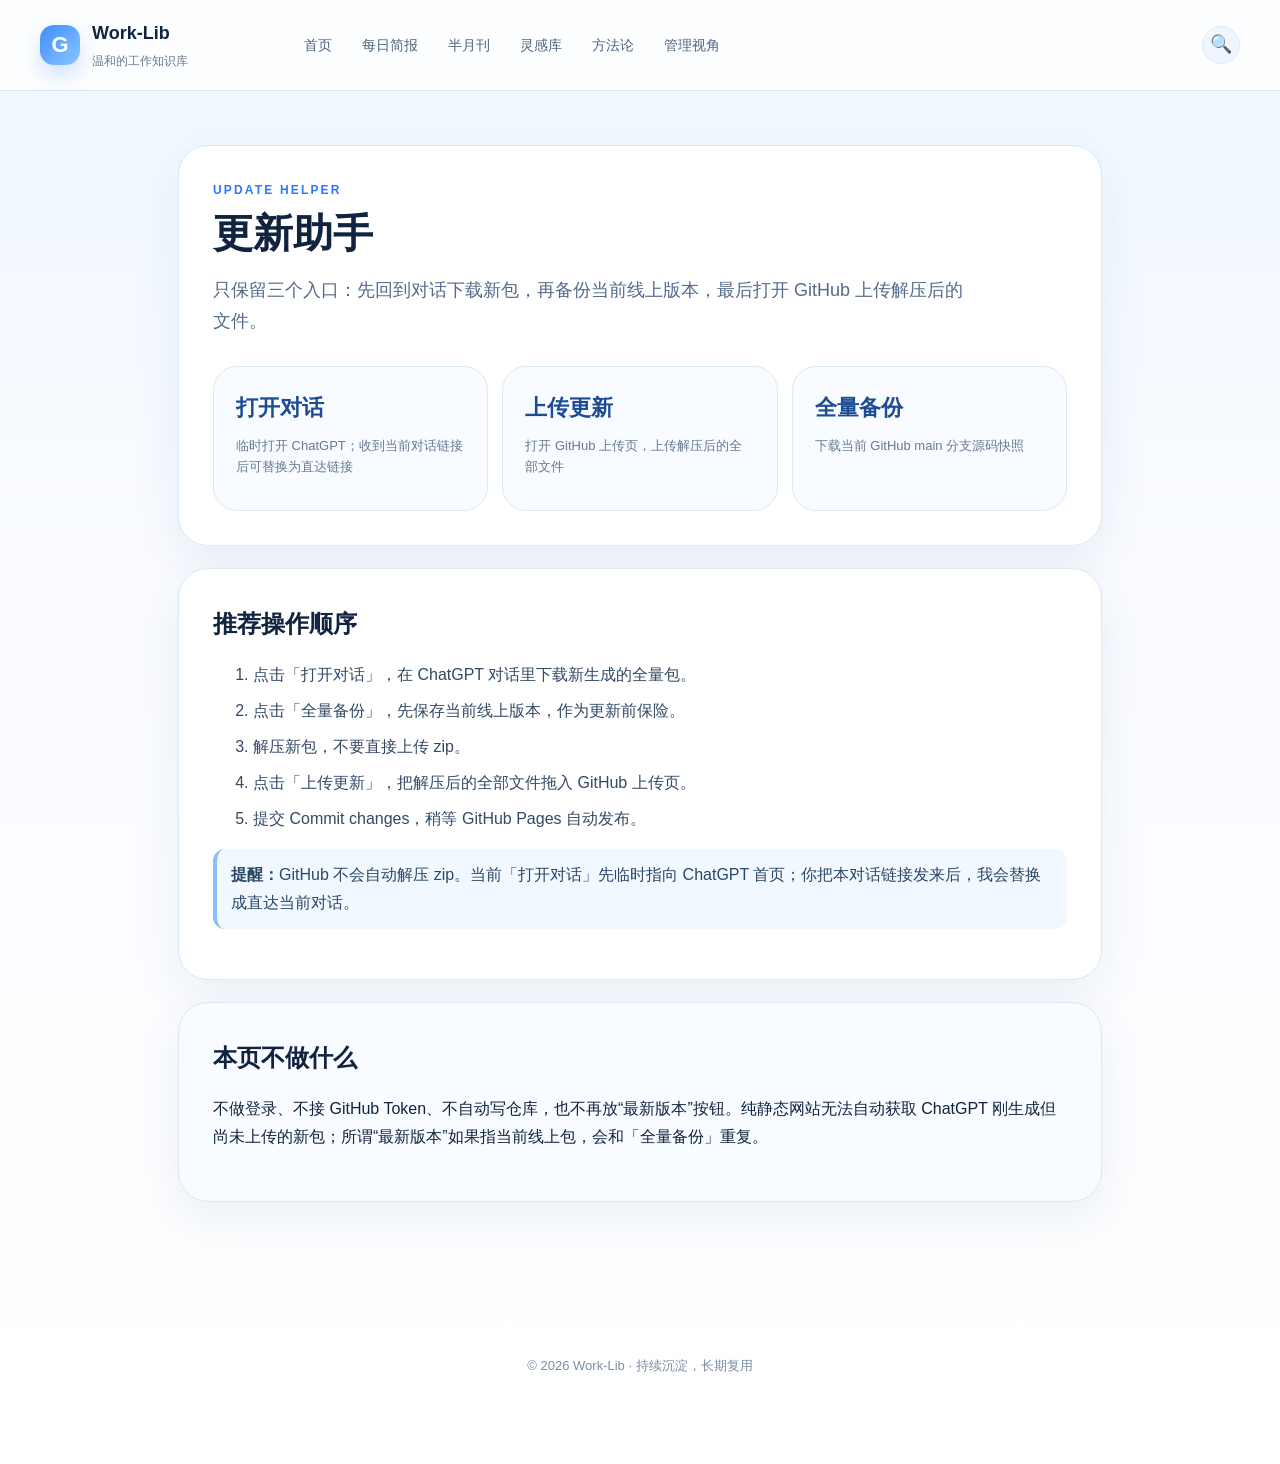
==== admin.html @ a5964647 "Add files via upload" ====
<!DOCTYPE html><html lang="zh-CN"><head><meta charset="UTF-8" /><meta name="viewport" content="width=device-width, initial-scale=1.0" /><title>更新助手｜Work-Lib</title><meta name="description" content="Work-Lib 更新助手：打开对话、上传更新、全量备份。" /><link rel="stylesheet" href="style.css" /></head><body data-page="admin"><header class="site-header">   <a class="brand" href="index.html"><span class="brand-icon">G</span><span><strong>Work-Lib</strong><em>温和的工作知识库</em></span></a>   <nav class="top-nav">     <a href="index.html" data-nav="home">首页</a>     <a href="daily.html" data-nav="daily">每日简报</a>     <a href="magazine.html" data-nav="magazine">半月刊</a>     <a href="inspiration.html" data-nav="inspiration">灵感库</a>     <a href="methods.html" data-nav="methods">方法论</a>     <a href="management.html" data-nav="management">管理视角</a>   </nav>   <a class="search-chip" href="search.html" title="搜索">🔍</a> </header><main class="admin-page"><section class="admin-hero"><p class="kicker">UPDATE HELPER</p><h1>更新助手</h1><p class="lead">只保留三个入口：先回到对话下载新包，再备份当前线上版本，最后打开 GitHub 上传解压后的文件。</p><div class="admin-actions"><a class="admin-btn" href="https://chatgpt.com/" target="_blank" rel="noopener noreferrer"><strong>打开对话</strong><span>临时打开 ChatGPT；收到当前对话链接后可替换为直达链接</span></a><a class="admin-btn" href="https://github.com/Goodnessy/work-lib/upload/main" target="_blank" rel="noopener noreferrer"><strong>上传更新</strong><span>打开 GitHub 上传页，上传解压后的全部文件</span></a><a class="admin-btn" href="https://github.com/Goodnessy/work-lib/archive/refs/heads/main.zip" target="_blank" rel="noopener noreferrer"><strong>全量备份</strong><span>下载当前 GitHub main 分支源码快照</span></a></div></section><section class="admin-card"><h2>推荐操作顺序</h2><ol><li>点击「打开对话」，在 ChatGPT 对话里下载新生成的全量包。</li><li>点击「全量备份」，先保存当前线上版本，作为更新前保险。</li><li>解压新包，不要直接上传 zip。</li><li>点击「上传更新」，把解压后的全部文件拖入 GitHub 上传页。</li><li>提交 Commit changes，稍等 GitHub Pages 自动发布。</li></ol><p class="takeaway"><strong>提醒：</strong>GitHub 不会自动解压 zip。当前「打开对话」先临时指向 ChatGPT 首页；你把本对话链接发来后，我会替换成直达当前对话。</p></section><section class="admin-card subtle"><h2>本页不做什么</h2><p>不做登录、不接 GitHub Token、不自动写仓库，也不再放“最新版本”按钮。纯静态网站无法自动获取 ChatGPT 刚生成但尚未上传的新包；所谓“最新版本”如果指当前线上包，会和「全量备份」重复。</p></section></main><footer class="site-footer"><p>© 2026 Work-Lib · 持续沉淀，长期复用</p></footer> <nav class="bottom-nav"><a href="index.html">首页</a><a href="daily.html">简报</a><a href="magazine.html">半月</a><a href="inspiration.html">灵感</a><a href="methods.html">方法</a><a href="management.html">管理</a></nav><script src="data.js"></script><script src="script.js"></script></body></html>
---- style.css ----
:root{--bg:#f5f9ff;--paper:#fff;--ink:#10233f;--muted:#667994;--line:#dbe8f5;--blue:#2f75ff;--blue2:#e8f2ff;--soft:#f7fbff;--shadow:0 18px 50px rgba(21,74,130,.08);--yellow:#fff2a8}*{box-sizing:border-box}body{margin:0;background:linear-gradient(180deg,#eef7ff 0%,#f9fbff 36%,#fff 100%);color:var(--ink);font-family:-apple-system,BlinkMacSystemFont,"Segoe UI","PingFang SC","Microsoft YaHei",Arial,sans-serif;line-height:1.75}a{color:inherit;text-decoration:none}.site-header{position:sticky;top:0;z-index:20;display:flex;align-items:center;gap:22px;padding:18px 40px;background:rgba(255,255,255,.86);backdrop-filter:blur(18px);border-bottom:1px solid rgba(204,222,244,.7)}.brand{display:flex;align-items:center;gap:12px;min-width:230px}.brand-icon{width:40px;height:40px;border-radius:14px;display:grid;place-items:center;background:linear-gradient(135deg,#3f8cff,#89c7ff);color:#fff;font-weight:800;font-size:22px;box-shadow:0 10px 22px rgba(47,117,255,.22)}.brand strong{display:block;font-size:18px}.brand em{display:block;font-size:12px;color:var(--muted);font-style:normal;margin-top:1px}.top-nav{display:flex;align-items:center;gap:6px;flex:1}.top-nav a{padding:9px 12px;border-radius:999px;color:#4d6380;font-size:14px}.top-nav a.active,.top-nav a:hover{background:var(--blue2);color:#1457d9}.search-chip{width:38px;height:38px;display:grid;place-items:center;font-size:18px;background:#f0f6ff;border:1px solid #dbe9ff;border-radius:999px;white-space:nowrap}.home{max-width:1180px;margin:0 auto;padding:52px 28px 80px}.hero{display:grid;grid-template-columns:minmax(0,1fr) 300px;gap:28px;align-items:stretch}.hero-copy{background:rgba(255,255,255,.74);border:1px solid rgba(205,225,246,.8);border-radius:32px;padding:46px;box-shadow:var(--shadow)}.kicker{font-size:12px;letter-spacing:.18em;color:var(--blue);font-weight:700;margin:0 0 8px}.hero h1{font-size:46px;line-height:1.16;margin:0 0 18px;letter-spacing:-.04em}.lead{font-size:18px;color:#536b89;max-width:760px}.tag-row,.mini-tags,.tag-cloud{display:flex;flex-wrap:wrap;gap:8px}.tag,.mini-tags span,.tag-cloud span{font-size:12px;color:#3264a8;background:#edf5ff;border:1px solid #d9eaff;padding:4px 9px;border-radius:999px}.primary{display:inline-flex;margin-top:24px;background:var(--blue);color:#fff;padding:13px 20px;border-radius:999px;font-weight:700;box-shadow:0 16px 30px rgba(47,117,255,.22)}.today-card{background:#fff;border:1px solid var(--line);border-radius:32px;padding:28px;box-shadow:var(--shadow)}.date-line{font-size:34px;line-height:1.1;font-weight:800;color:#1d4c94}.date-line small{font-size:14px;color:var(--muted);font-weight:500}.small-label{font-size:12px;letter-spacing:.16em;color:var(--muted);font-weight:700;margin:26px 0 14px}.weekly-stats{display:grid;grid-template-columns:1fr 1fr;gap:10px}.weekly-stats div,.stat-list div{background:var(--soft);border:1px solid var(--line);border-radius:16px;padding:12px}.weekly-stats b,.stat-list b{display:block;font-size:20px}.weekly-stats span,.stat-list span{font-size:12px;color:var(--muted)}.next-update{font-size:13px;color:var(--muted);margin-top:18px}.section-title{margin:56px 0 20px}.section-title p,.page-head p{font-size:12px;letter-spacing:.18em;color:var(--blue);font-weight:700;margin:0}.section-title h2,.page-head h1{margin:2px 0 8px;font-size:28px}.section-title span,.page-head span{color:var(--muted)}.core-grid{display:grid;grid-template-columns:repeat(5,1fr);gap:16px}.core-card{background:#fff;border:1px solid var(--line);border-radius:24px;padding:24px;min-height:210px;box-shadow:var(--shadow);transition:.2s}.core-card:hover{transform:translateY(-3px);border-color:#bdd7fb}.core-card .icon{width:38px;height:38px;border-radius:14px;background:#eef6ff;display:grid;place-items:center;color:#2566db;font-weight:900;margin-bottom:16px}.core-card h3{margin:0 0 8px}.core-card p{margin:0;color:var(--muted);font-size:14px;line-height:1.65;min-height:46px}.core-card span{display:block;margin-top:18px;color:var(--blue);font-weight:700;font-size:13px}.data-strip{display:flex;gap:16px;margin-top:36px;align-items:center;justify-content:space-between;background:#fff;border:1px solid var(--line);border-radius:26px;padding:18px 20px}.stat-list{display:flex;gap:10px}.tag-cloud{justify-content:flex-end}.library-layout{max-width:1220px;margin:0 auto;padding:36px 28px 80px;display:grid;grid-template-columns:280px minmax(0,1fr);gap:24px}.tree-panel{position:sticky;top:94px;align-self:start;background:rgba(255,255,255,.78);border:1px solid var(--line);border-radius:28px;padding:22px;box-shadow:var(--shadow);max-height:calc(100vh - 130px);overflow:auto}.tree-head p{margin:0;color:var(--blue);font-size:12px;letter-spacing:.16em;font-weight:700}.tree-head h2{margin:3px 0 18px}.tree-group{margin:16px 0}.tree-group-title{font-size:12px;color:var(--muted);font-weight:800;margin:0 0 8px}.tree-link{display:block;padding:9px 10px;border-radius:12px;color:#405872;font-size:13px;line-height:1.5}.tree-link:hover,.tree-link.active{background:#edf5ff;color:#1457d9}.tree-date{display:inline-block;min-width:44px;color:#7b8da5}.content-panel,.reader-panel{background:#fff;border:1px solid var(--line);border-radius:30px;padding:30px;box-shadow:var(--shadow)}.doc-list{display:grid;gap:14px;margin-top:24px}.doc-row{display:grid;grid-template-columns:120px minmax(0,1fr) 80px;gap:18px;align-items:center;border:1px solid var(--line);border-radius:22px;padding:18px;background:#fff;transition:.2s}.doc-row:hover{border-color:#bdd7fb;background:#fbfdff}.doc-date{font-size:13px;color:#637894}.doc-title{font-size:20px;line-height:1.35;margin:0 0 6px}.doc-summary{margin:0 0 10px;color:#637894;line-height:1.7}.doc-meta{color:var(--blue);font-size:13px;text-align:right}.timeline-card{background:#f8fbff;border:1px solid var(--line);border-radius:24px;padding:22px;margin-top:20px}.timeline-card h2,.mgmt-block h2{margin:0 0 8px}.timeline-card p{color:var(--muted)}.timeline{display:grid;gap:8px}.timeline a{display:grid;grid-template-columns:100px 1fr;gap:14px;padding:10px 12px;background:#fff;border:1px solid var(--line);border-radius:14px}.reader-layout{grid-template-columns:260px minmax(0,820px);justify-content:center}.reader-actions{display:flex;justify-content:flex-end;gap:10px;margin-bottom:16px}.ghost-btn{border:1px solid var(--line);background:#f8fbff;color:#315b8f;border-radius:999px;padding:8px 12px;cursor:pointer}.reader-top{border-bottom:1px solid var(--line);padding-bottom:22px;margin-bottom:24px}.reader-type{font-size:13px;color:var(--blue);font-weight:700}.reader-top h1{font-size:38px;line-height:1.25;letter-spacing:-.03em;margin:8px 0 12px}.reader-summary{color:#536b89;font-size:17px}.reader-section{margin:30px 0}.reader-section h2{font-size:25px;margin:0 0 12px}.reader-section p{font-size:16px;color:#2b3e57}.insight-item{border:1px solid var(--line);border-radius:20px;padding:18px;margin:14px 0;background:#fbfdff}.insight-item h3{margin:0 0 8px;font-size:18px}.takeaway{border-left:4px solid #8abfff;background:#f2f8ff;border-radius:12px;padding:12px 14px;color:#294766!important}.source-list{margin-top:36px;border-top:1px solid var(--line);padding-top:18px;color:var(--muted);font-size:13px}.source-list p{margin:6px 0;color:var(--muted);font-size:13px}.search-page{max-width:980px;margin:0 auto;padding:46px 28px 90px}.search-box{background:#fff;border:1px solid var(--line);border-radius:24px;padding:14px 18px;box-shadow:var(--shadow);margin:22px 0}.search-box input{width:100%;border:0;outline:0;font-size:18px;background:transparent;color:var(--ink)}.empty{padding:30px;color:var(--muted);background:#fff;border:1px solid var(--line);border-radius:22px}.note-toolbar{position:absolute;z-index:50;display:flex;gap:6px;background:#10233f;color:#fff;border-radius:999px;padding:6px;box-shadow:0 14px 28px rgba(16,35,63,.25)}.note-toolbar button{border:0;background:#fff;color:#10233f;border-radius:999px;padding:7px 12px;font-weight:700;cursor:pointer}.hidden{display:none!important}.note-modal{position:fixed;inset:0;background:rgba(16,35,63,.38);z-index:60;display:grid;place-items:center;padding:24px}.note-box{width:min(560px,100%);background:#fff;border-radius:26px;padding:24px;box-shadow:0 30px 80px rgba(16,35,63,.25)}.note-box h3{margin:0 0 12px}.note-quote{background:#fff8cc;border:1px solid #f1df88;border-radius:16px;padding:12px;color:#4d4728}.note-box textarea{width:100%;min-height:150px;border:1px solid var(--line);border-radius:18px;padding:14px;font-size:15px;resize:vertical}.note-actions{display:grid;grid-template-columns:auto 1fr auto auto;gap:10px;margin-top:12px}.note-actions button{border:1px solid var(--line);border-radius:999px;background:#f8fbff;padding:8px 14px;cursor:pointer}.note-actions button:last-child{background:var(--blue);color:#fff;border-color:var(--blue)}.note-actions .danger{color:#cc3344}.annotation-mark{background:var(--yellow);border-radius:5px;cursor:pointer;padding:0 2px}.toast{position:fixed;left:50%;bottom:38px;transform:translateX(-50%);background:#10233f;color:#fff;padding:12px 18px;border-radius:999px;z-index:80;box-shadow:0 16px 36px rgba(16,35,63,.25)}.site-footer{text-align:center;color:#7b8da5;font-size:13px;padding:28px 16px 74px}.bottom-nav{display:none}@media(max-width:900px){.site-header{padding:14px 16px;gap:12px}.brand{min-width:auto}.brand em{display:none}.top-nav{display:none}.search-chip{margin-left:auto}.home{padding:30px 16px 86px}.hero{grid-template-columns:1fr}.hero-copy{padding:30px}.hero h1{font-size:34px}.core-grid{grid-template-columns:1fr}.data-strip{display:block}.stat-list{display:grid;grid-template-columns:repeat(2,1fr);margin-bottom:14px}.library-layout,.reader-layout{grid-template-columns:1fr;padding:22px 16px 92px}.tree-panel{position:relative;top:auto;max-height:none}.doc-row{grid-template-columns:1fr}.doc-meta{text-align:left}.reader-top h1{font-size:30px}.bottom-nav{position:fixed;bottom:0;left:0;right:0;display:grid;grid-template-columns:repeat(6,1fr);background:#fff;border-top:1px solid var(--line);z-index:30}.bottom-nav a{text-align:center;padding:9px 0 10px;font-size:12px;color:#526b88}.site-footer{padding-bottom:74px}}

/* V1.5.3 阅读体验修正：标签可点击、最近更新优先、目录折叠、问 AI 固定操作条 */
.tag-row a.tag,.tag-cloud a{font-size:12px;color:#3264a8;background:#edf5ff;border:1px solid #d9eaff;padding:4px 9px;border-radius:999px;display:inline-flex;align-items:center;gap:4px;cursor:pointer}.tag-row a.tag:hover,.tag-cloud a:hover{background:#dfefff;border-color:#bdd7fb;color:#1457d9}.library-layout{grid-template-columns:minmax(0,1fr) 260px}.reader-layout{grid-template-columns:minmax(0,820px) 260px}.tree-panel{padding:16px}.tree-head{display:flex;align-items:baseline;justify-content:space-between;gap:10px}.tree-head h2{font-size:18px;margin:0}.tree-head p{white-space:nowrap}.tree-details summary{cursor:pointer;color:#1457d9;font-weight:800;font-size:14px;padding:8px 10px;border-radius:14px;background:#edf5ff;border:1px solid #d9eaff;list-style:none}.tree-details summary::-webkit-details-marker{display:none}.tree-details summary:after{content:' ↓';font-weight:700}.tree-details[open] summary:after{content:' ↑'}.library-tools{margin-top:18px;padding:14px 16px;border:1px solid var(--line);background:#f8fbff;border-radius:20px}.library-tools>div:first-child{display:flex;gap:10px;align-items:center;flex-wrap:wrap}.library-tools strong{color:#193a66}.library-tools span{color:var(--muted);font-size:13px}.library-tools details{margin-top:10px}.library-tools summary{cursor:pointer;color:#1457d9;font-weight:800;font-size:14px}.filter-group{display:flex;flex-wrap:wrap;gap:8px;margin-top:10px;align-items:center}.filter-group b{font-size:13px;color:#607794;margin-right:4px}.filter-group a{font-size:12px;color:#3264a8;background:#fff;border:1px solid #d9eaff;padding:4px 9px;border-radius:999px}.search-context{margin:18px 0 0;padding:12px 16px;background:#edf5ff;border:1px solid #d9eaff;border-radius:18px;color:#315b8f}.note-toolbar{position:fixed;left:50%;right:auto;top:auto;bottom:28px;transform:translateX(-50%);z-index:55;display:flex;align-items:center;gap:8px;background:#10233f;color:#fff;border-radius:999px;padding:8px 10px;box-shadow:0 14px 32px rgba(16,35,63,.25);max-width:calc(100vw - 28px);white-space:nowrap}.note-toolbar span{font-size:13px;color:#cfe2ff;padding:0 4px}.note-toolbar button{border:0;background:#fff;color:#10233f;border-radius:999px;padding:7px 12px;font-weight:700;cursor:pointer}.reader-panel{min-width:0}.content-panel{min-width:0}
@media(max-width:900px){.library-layout,.reader-layout{display:flex;flex-direction:column;padding:22px 16px 92px}.content-panel,.reader-panel{order:1;padding:22px;border-radius:24px}.tree-panel{order:2;position:relative;top:auto;max-height:none;border-radius:22px;padding:14px;margin-top:16px}.tree-head h2{font-size:16px}.tree-head p{font-size:11px}.page-head{margin-bottom:4px}.page-head h1{font-size:26px}.page-head span{font-size:14px}.library-tools{margin-top:14px;padding:12px}.doc-list{margin-top:14px}.doc-row{padding:16px}.doc-title{font-size:18px}.reader-top h1{font-size:28px}.reader-section{margin:24px 0}.reader-section h2{font-size:22px}.tag-cloud a{margin-bottom:6px}.note-toolbar{bottom:58px;border-radius:20px;padding:8px;gap:6px;display:grid;grid-template-columns:1fr auto auto auto;width:calc(100vw - 24px);white-space:normal}.note-toolbar span{font-size:12px;line-height:1.3}.note-toolbar button{padding:7px 10px;font-size:13px}.tree-details:not([open]){max-height:42px;overflow:hidden}}
.clear-tag{margin-left:10px;border:1px solid #bdd7fb;background:#fff;color:#1457d9;border-radius:999px;padding:4px 9px;cursor:pointer}
.tree-return{display:block;margin:0 0 10px;padding:10px 12px;border-radius:14px;background:#eef6ff;color:#2463a6;text-decoration:none;font-weight:700;font-size:13px}.back-link{display:inline-flex;margin:0 0 14px;color:#2563a6;text-decoration:none;font-weight:700;font-size:14px}.tree-details summary{cursor:pointer}
/* V1.5.5 navigation fixes */
@media(min-width:901px){.library-layout{grid-template-columns:280px minmax(0,1fr)}.reader-layout{grid-template-columns:260px minmax(0,820px)}.tree-panel{order:1}.content-panel,.reader-panel{order:2}.note-toolbar{position:fixed;right:28px;bottom:28px;left:auto;transform:none;align-items:center}.note-toolbar span{padding:7px 10px;color:#dbe8f5;font-size:13px}.tree-panel .tree-details:not([open]){padding-bottom:0}}
@media(max-width:900px){.tree-panel{order:2}.content-panel,.reader-panel{order:1}.note-toolbar{position:fixed;left:12px;right:12px;bottom:62px;transform:none;border-radius:18px;justify-content:center;align-items:center;flex-wrap:wrap}.note-toolbar span{width:100%;text-align:center;font-size:12px;color:#dbe8f5;padding:0 0 2px}.note-toolbar button{flex:1;min-width:76px}.tree-panel{padding:16px}.tree-head{display:none}.reader-layout .tree-panel{margin-top:8px}}

/* V1.5.7 update helper + fixed annotation toolbar */
.admin-footer-link{font-size:12px;color:#9aa9bb;border-bottom:1px dashed #c9d7e8}.admin-footer-link:hover{color:#2f75ff}.admin-page{max-width:980px;margin:0 auto;padding:54px 28px 90px}.admin-hero,.admin-card{background:#fff;border:1px solid var(--line);border-radius:30px;padding:34px;box-shadow:var(--shadow);margin-bottom:22px}.admin-hero h1{font-size:40px;line-height:1.2;margin:4px 0 12px}.admin-actions{display:grid;grid-template-columns:repeat(3,1fr);gap:14px;margin-top:28px}.admin-btn{display:flex;flex-direction:column;gap:8px;min-height:145px;border:1px solid var(--line);border-radius:24px;padding:22px;background:#f8fbff;transition:.2s}.admin-btn:hover{transform:translateY(-2px);border-color:#bdd7fb;background:#fff}.admin-btn strong{font-size:22px;color:#1d4c94}.admin-btn span{font-size:13px;color:var(--muted);line-height:1.65}.admin-card h2{margin:0 0 12px}.admin-card li{margin:8px 0;color:#334966}.admin-card.subtle{background:#f8fbff}.note-toolbar{position:fixed!important;right:24px!important;bottom:24px!important;left:auto!important;top:auto!important;transform:none!important}
@media(max-width:900px){.admin-page{padding:28px 16px 92px}.admin-hero,.admin-card{padding:24px;border-radius:24px}.admin-hero h1{font-size:34px}.admin-actions{grid-template-columns:1fr}.admin-btn{min-height:auto}.note-toolbar{left:12px!important;right:12px!important;bottom:62px!important;border-radius:20px!important;display:grid!important;grid-template-columns:1fr auto auto auto;align-items:center}.note-toolbar span{font-size:12px;padding-left:6px}.note-toolbar button{padding:7px 9px}}
/* V1.5.7 desktop column order: side index on left, content on right */
@media(min-width:901px){.library-layout>.tree-panel{grid-column:1;grid-row:1}.library-layout>.content-panel,.library-layout>.reader-panel{grid-column:2;grid-row:1}}
@media(max-width:900px){.library-layout>.tree-panel,.library-layout>.content-panel,.library-layout>.reader-panel{grid-column:auto;grid-row:auto}}
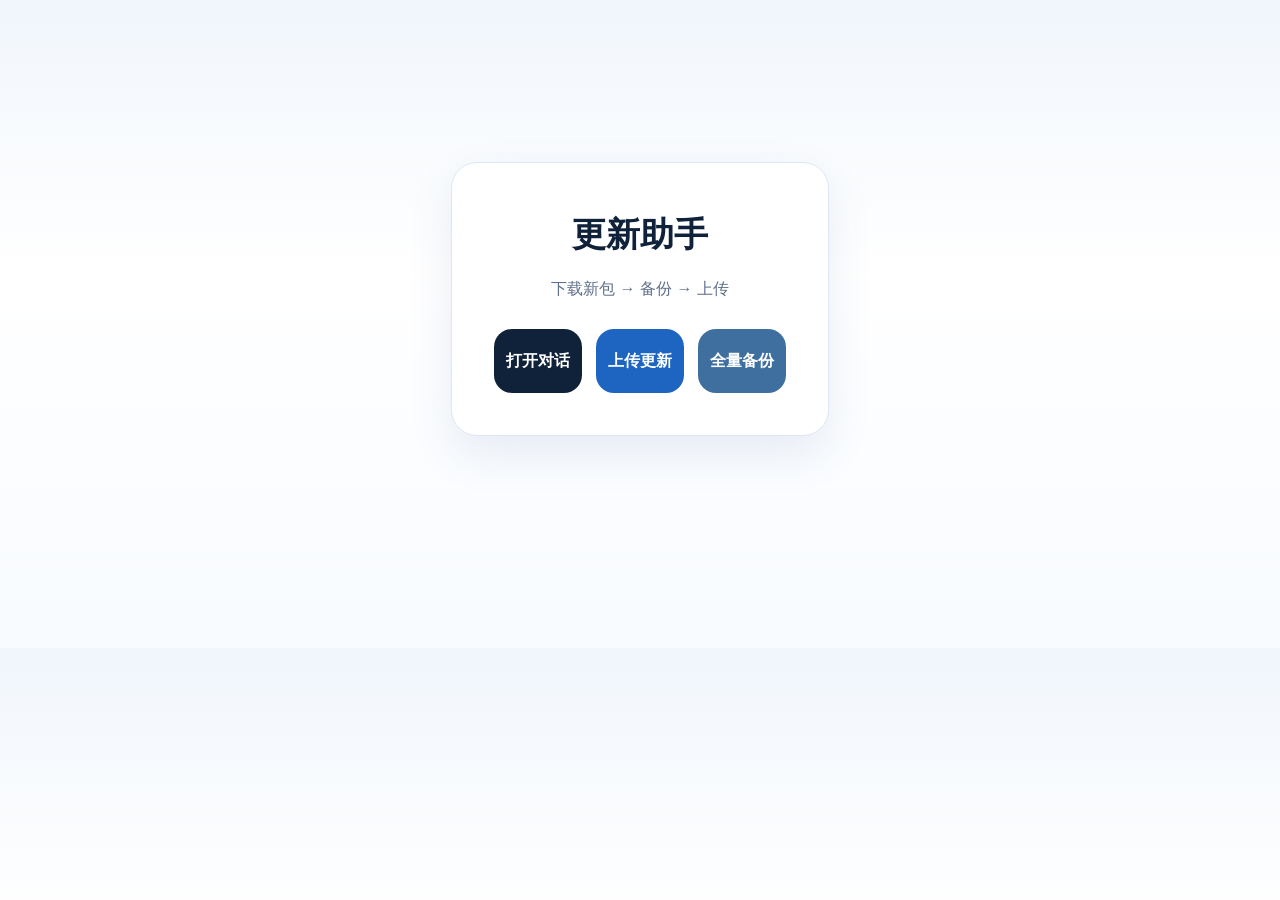
==== commit c685398a: "Add files via upload" ====
--- a/admin.html
+++ b/admin.html
@@ -1 +1 @@
-<!DOCTYPE html><html lang="zh-CN"><head><meta charset="UTF-8" /><meta name="viewport" content="width=device-width, initial-scale=1.0" /><title>更新助手｜Work-Lib</title><meta name="description" content="Work-Lib 更新助手：打开对话、上传更新、全量备份。" /><link rel="stylesheet" href="style.css" /></head><body data-page="admin"><header class="site-header">   <a class="brand" href="index.html"><span class="brand-icon">G</span><span><strong>Work-Lib</strong><em>温和的工作知识库</em></span></a>   <nav class="top-nav">     <a href="index.html" data-nav="home">首页</a>     <a href="daily.html" data-nav="daily">每日简报</a>     <a href="magazine.html" data-nav="magazine">半月刊</a>     <a href="inspiration.html" data-nav="inspiration">灵感库</a>     <a href="methods.html" data-nav="methods">方法论</a>     <a href="management.html" data-nav="management">管理视角</a>   </nav>   <a class="search-chip" href="search.html" title="搜索">🔍</a> </header><main class="admin-page"><section class="admin-hero"><p class="kicker">UPDATE HELPER</p><h1>更新助手</h1><p class="lead">只保留三个入口：先回到对话下载新包，再备份当前线上版本，最后打开 GitHub 上传解压后的文件。</p><div class="admin-actions"><a class="admin-btn" href="https://chatgpt.com/" target="_blank" rel="noopener noreferrer"><strong>打开对话</strong><span>临时打开 ChatGPT；收到当前对话链接后可替换为直达链接</span></a><a class="admin-btn" href="https://github.com/Goodnessy/work-lib/upload/main" target="_blank" rel="noopener noreferrer"><strong>上传更新</strong><span>打开 GitHub 上传页，上传解压后的全部文件</span></a><a class="admin-btn" href="https://github.com/Goodnessy/work-lib/archive/refs/heads/main.zip" target="_blank" rel="noopener noreferrer"><strong>全量备份</strong><span>下载当前 GitHub main 分支源码快照</span></a></div></section><section class="admin-card"><h2>推荐操作顺序</h2><ol><li>点击「打开对话」，在 ChatGPT 对话里下载新生成的全量包。</li><li>点击「全量备份」，先保存当前线上版本，作为更新前保险。</li><li>解压新包，不要直接上传 zip。</li><li>点击「上传更新」，把解压后的全部文件拖入 GitHub 上传页。</li><li>提交 Commit changes，稍等 GitHub Pages 自动发布。</li></ol><p class="takeaway"><strong>提醒：</strong>GitHub 不会自动解压 zip。当前「打开对话」先临时指向 ChatGPT 首页；你把本对话链接发来后，我会替换成直达当前对话。</p></section><section class="admin-card subtle"><h2>本页不做什么</h2><p>不做登录、不接 GitHub Token、不自动写仓库，也不再放“最新版本”按钮。纯静态网站无法自动获取 ChatGPT 刚生成但尚未上传的新包；所谓“最新版本”如果指当前线上包，会和「全量备份」重复。</p></section></main><footer class="site-footer"><p>© 2026 Work-Lib · 持续沉淀，长期复用</p></footer> <nav class="bottom-nav"><a href="index.html">首页</a><a href="daily.html">简报</a><a href="magazine.html">半月</a><a href="inspiration.html">灵感</a><a href="methods.html">方法</a><a href="management.html">管理</a></nav><script src="data.js"></script><script src="script.js"></script></body></html>+<!DOCTYPE html><html lang="zh-CN"><head><meta charset="UTF-8" /><meta name="viewport" content="width=device-width, initial-scale=1.0" /><title>更新助手｜Work-Lib</title><link rel="stylesheet" href="style.css" /></head><body><main class="admin-wrap"><section class="admin-panel"><h1>更新助手</h1><p>下载新包 → 备份 → 上传</p><div class="admin-buttons"><a href="https://chatgpt.com/" target="_blank" rel="noopener noreferrer">打开对话</a><a href="https://github.com/Goodnessy/work-lib/upload/main" target="_blank" rel="noopener noreferrer">上传更新</a><a href="https://github.com/Goodnessy/work-lib/archive/refs/heads/main.zip" target="_blank" rel="noopener noreferrer">全量备份</a></div></section></main></body></html>
--- a/style.css
+++ b/style.css
@@ -1,18 +1,5 @@
-
-:root{--bg:#f5f9ff;--paper:#fff;--ink:#10233f;--muted:#667994;--line:#dbe8f5;--blue:#2f75ff;--blue2:#e8f2ff;--soft:#f7fbff;--shadow:0 18px 50px rgba(21,74,130,.08);--yellow:#fff2a8}*{box-sizing:border-box}body{margin:0;background:linear-gradient(180deg,#eef7ff 0%,#f9fbff 36%,#fff 100%);color:var(--ink);font-family:-apple-system,BlinkMacSystemFont,"Segoe UI","PingFang SC","Microsoft YaHei",Arial,sans-serif;line-height:1.75}a{color:inherit;text-decoration:none}.site-header{position:sticky;top:0;z-index:20;display:flex;align-items:center;gap:22px;padding:18px 40px;background:rgba(255,255,255,.86);backdrop-filter:blur(18px);border-bottom:1px solid rgba(204,222,244,.7)}.brand{display:flex;align-items:center;gap:12px;min-width:230px}.brand-icon{width:40px;height:40px;border-radius:14px;display:grid;place-items:center;background:linear-gradient(135deg,#3f8cff,#89c7ff);color:#fff;font-weight:800;font-size:22px;box-shadow:0 10px 22px rgba(47,117,255,.22)}.brand strong{display:block;font-size:18px}.brand em{display:block;font-size:12px;color:var(--muted);font-style:normal;margin-top:1px}.top-nav{display:flex;align-items:center;gap:6px;flex:1}.top-nav a{padding:9px 12px;border-radius:999px;color:#4d6380;font-size:14px}.top-nav a.active,.top-nav a:hover{background:var(--blue2);color:#1457d9}.search-chip{width:38px;height:38px;display:grid;place-items:center;font-size:18px;background:#f0f6ff;border:1px solid #dbe9ff;border-radius:999px;white-space:nowrap}.home{max-width:1180px;margin:0 auto;padding:52px 28px 80px}.hero{display:grid;grid-template-columns:minmax(0,1fr) 300px;gap:28px;align-items:stretch}.hero-copy{background:rgba(255,255,255,.74);border:1px solid rgba(205,225,246,.8);border-radius:32px;padding:46px;box-shadow:var(--shadow)}.kicker{font-size:12px;letter-spacing:.18em;color:var(--blue);font-weight:700;margin:0 0 8px}.hero h1{font-size:46px;line-height:1.16;margin:0 0 18px;letter-spacing:-.04em}.lead{font-size:18px;color:#536b89;max-width:760px}.tag-row,.mini-tags,.tag-cloud{display:flex;flex-wrap:wrap;gap:8px}.tag,.mini-tags span,.tag-cloud span{font-size:12px;color:#3264a8;background:#edf5ff;border:1px solid #d9eaff;padding:4px 9px;border-radius:999px}.primary{display:inline-flex;margin-top:24px;background:var(--blue);color:#fff;padding:13px 20px;border-radius:999px;font-weight:700;box-shadow:0 16px 30px rgba(47,117,255,.22)}.today-card{background:#fff;border:1px solid var(--line);border-radius:32px;padding:28px;box-shadow:var(--shadow)}.date-line{font-size:34px;line-height:1.1;font-weight:800;color:#1d4c94}.date-line small{font-size:14px;color:var(--muted);font-weight:500}.small-label{font-size:12px;letter-spacing:.16em;color:var(--muted);font-weight:700;margin:26px 0 14px}.weekly-stats{display:grid;grid-template-columns:1fr 1fr;gap:10px}.weekly-stats div,.stat-list div{background:var(--soft);border:1px solid var(--line);border-radius:16px;padding:12px}.weekly-stats b,.stat-list b{display:block;font-size:20px}.weekly-stats span,.stat-list span{font-size:12px;color:var(--muted)}.next-update{font-size:13px;color:var(--muted);margin-top:18px}.section-title{margin:56px 0 20px}.section-title p,.page-head p{font-size:12px;letter-spacing:.18em;color:var(--blue);font-weight:700;margin:0}.section-title h2,.page-head h1{margin:2px 0 8px;font-size:28px}.section-title span,.page-head span{color:var(--muted)}.core-grid{display:grid;grid-template-columns:repeat(5,1fr);gap:16px}.core-card{background:#fff;border:1px solid var(--line);border-radius:24px;padding:24px;min-height:210px;box-shadow:var(--shadow);transition:.2s}.core-card:hover{transform:translateY(-3px);border-color:#bdd7fb}.core-card .icon{width:38px;height:38px;border-radius:14px;background:#eef6ff;display:grid;place-items:center;color:#2566db;font-weight:900;margin-bottom:16px}.core-card h3{margin:0 0 8px}.core-card p{margin:0;color:var(--muted);font-size:14px;line-height:1.65;min-height:46px}.core-card span{display:block;margin-top:18px;color:var(--blue);font-weight:700;font-size:13px}.data-strip{display:flex;gap:16px;margin-top:36px;align-items:center;justify-content:space-between;background:#fff;border:1px solid var(--line);border-radius:26px;padding:18px 20px}.stat-list{display:flex;gap:10px}.tag-cloud{justify-content:flex-end}.library-layout{max-width:1220px;margin:0 auto;padding:36px 28px 80px;display:grid;grid-template-columns:280px minmax(0,1fr);gap:24px}.tree-panel{position:sticky;top:94px;align-self:start;background:rgba(255,255,255,.78);border:1px solid var(--line);border-radius:28px;padding:22px;box-shadow:var(--shadow);max-height:calc(100vh - 130px);overflow:auto}.tree-head p{margin:0;color:var(--blue);font-size:12px;letter-spacing:.16em;font-weight:700}.tree-head h2{margin:3px 0 18px}.tree-group{margin:16px 0}.tree-group-title{font-size:12px;color:var(--muted);font-weight:800;margin:0 0 8px}.tree-link{display:block;padding:9px 10px;border-radius:12px;color:#405872;font-size:13px;line-height:1.5}.tree-link:hover,.tree-link.active{background:#edf5ff;color:#1457d9}.tree-date{display:inline-block;min-width:44px;color:#7b8da5}.content-panel,.reader-panel{background:#fff;border:1px solid var(--line);border-radius:30px;padding:30px;box-shadow:var(--shadow)}.doc-list{display:grid;gap:14px;margin-top:24px}.doc-row{display:grid;grid-template-columns:120px minmax(0,1fr) 80px;gap:18px;align-items:center;border:1px solid var(--line);border-radius:22px;padding:18px;background:#fff;transition:.2s}.doc-row:hover{border-color:#bdd7fb;background:#fbfdff}.doc-date{font-size:13px;color:#637894}.doc-title{font-size:20px;line-height:1.35;margin:0 0 6px}.doc-summary{margin:0 0 10px;color:#637894;line-height:1.7}.doc-meta{color:var(--blue);font-size:13px;text-align:right}.timeline-card{background:#f8fbff;border:1px solid var(--line);border-radius:24px;padding:22px;margin-top:20px}.timeline-card h2,.mgmt-block h2{margin:0 0 8px}.timeline-card p{color:var(--muted)}.timeline{display:grid;gap:8px}.timeline a{display:grid;grid-template-columns:100px 1fr;gap:14px;padding:10px 12px;background:#fff;border:1px solid var(--line);border-radius:14px}.reader-layout{grid-template-columns:260px minmax(0,820px);justify-content:center}.reader-actions{display:flex;justify-content:flex-end;gap:10px;margin-bottom:16px}.ghost-btn{border:1px solid var(--line);background:#f8fbff;color:#315b8f;border-radius:999px;padding:8px 12px;cursor:pointer}.reader-top{border-bottom:1px solid var(--line);padding-bottom:22px;margin-bottom:24px}.reader-type{font-size:13px;color:var(--blue);font-weight:700}.reader-top h1{font-size:38px;line-height:1.25;letter-spacing:-.03em;margin:8px 0 12px}.reader-summary{color:#536b89;font-size:17px}.reader-section{margin:30px 0}.reader-section h2{font-size:25px;margin:0 0 12px}.reader-section p{font-size:16px;color:#2b3e57}.insight-item{border:1px solid var(--line);border-radius:20px;padding:18px;margin:14px 0;background:#fbfdff}.insight-item h3{margin:0 0 8px;font-size:18px}.takeaway{border-left:4px solid #8abfff;background:#f2f8ff;border-radius:12px;padding:12px 14px;color:#294766!important}.source-list{margin-top:36px;border-top:1px solid var(--line);padding-top:18px;color:var(--muted);font-size:13px}.source-list p{margin:6px 0;color:var(--muted);font-size:13px}.search-page{max-width:980px;margin:0 auto;padding:46px 28px 90px}.search-box{background:#fff;border:1px solid var(--line);border-radius:24px;padding:14px 18px;box-shadow:var(--shadow);margin:22px 0}.search-box input{width:100%;border:0;outline:0;font-size:18px;background:transparent;color:var(--ink)}.empty{padding:30px;color:var(--muted);background:#fff;border:1px solid var(--line);border-radius:22px}.note-toolbar{position:absolute;z-index:50;display:flex;gap:6px;background:#10233f;color:#fff;border-radius:999px;padding:6px;box-shadow:0 14px 28px rgba(16,35,63,.25)}.note-toolbar button{border:0;background:#fff;color:#10233f;border-radius:999px;padding:7px 12px;font-weight:700;cursor:pointer}.hidden{display:none!important}.note-modal{position:fixed;inset:0;background:rgba(16,35,63,.38);z-index:60;display:grid;place-items:center;padding:24px}.note-box{width:min(560px,100%);background:#fff;border-radius:26px;padding:24px;box-shadow:0 30px 80px rgba(16,35,63,.25)}.note-box h3{margin:0 0 12px}.note-quote{background:#fff8cc;border:1px solid #f1df88;border-radius:16px;padding:12px;color:#4d4728}.note-box textarea{width:100%;min-height:150px;border:1px solid var(--line);border-radius:18px;padding:14px;font-size:15px;resize:vertical}.note-actions{display:grid;grid-template-columns:auto 1fr auto auto;gap:10px;margin-top:12px}.note-actions button{border:1px solid var(--line);border-radius:999px;background:#f8fbff;padding:8px 14px;cursor:pointer}.note-actions button:last-child{background:var(--blue);color:#fff;border-color:var(--blue)}.note-actions .danger{color:#cc3344}.annotation-mark{background:var(--yellow);border-radius:5px;cursor:pointer;padding:0 2px}.toast{position:fixed;left:50%;bottom:38px;transform:translateX(-50%);background:#10233f;color:#fff;padding:12px 18px;border-radius:999px;z-index:80;box-shadow:0 16px 36px rgba(16,35,63,.25)}.site-footer{text-align:center;color:#7b8da5;font-size:13px;padding:28px 16px 74px}.bottom-nav{display:none}@media(max-width:900px){.site-header{padding:14px 16px;gap:12px}.brand{min-width:auto}.brand em{display:none}.top-nav{display:none}.search-chip{margin-left:auto}.home{padding:30px 16px 86px}.hero{grid-template-columns:1fr}.hero-copy{padding:30px}.hero h1{font-size:34px}.core-grid{grid-template-columns:1fr}.data-strip{display:block}.stat-list{display:grid;grid-template-columns:repeat(2,1fr);margin-bottom:14px}.library-layout,.reader-layout{grid-template-columns:1fr;padding:22px 16px 92px}.tree-panel{position:relative;top:auto;max-height:none}.doc-row{grid-template-columns:1fr}.doc-meta{text-align:left}.reader-top h1{font-size:30px}.bottom-nav{position:fixed;bottom:0;left:0;right:0;display:grid;grid-template-columns:repeat(6,1fr);background:#fff;border-top:1px solid var(--line);z-index:30}.bottom-nav a{text-align:center;padding:9px 0 10px;font-size:12px;color:#526b88}.site-footer{padding-bottom:74px}}
-
-/* V1.5.3 阅读体验修正：标签可点击、最近更新优先、目录折叠、问 AI 固定操作条 */
-.tag-row a.tag,.tag-cloud a{font-size:12px;color:#3264a8;background:#edf5ff;border:1px solid #d9eaff;padding:4px 9px;border-radius:999px;display:inline-flex;align-items:center;gap:4px;cursor:pointer}.tag-row a.tag:hover,.tag-cloud a:hover{background:#dfefff;border-color:#bdd7fb;color:#1457d9}.library-layout{grid-template-columns:minmax(0,1fr) 260px}.reader-layout{grid-template-columns:minmax(0,820px) 260px}.tree-panel{padding:16px}.tree-head{display:flex;align-items:baseline;justify-content:space-between;gap:10px}.tree-head h2{font-size:18px;margin:0}.tree-head p{white-space:nowrap}.tree-details summary{cursor:pointer;color:#1457d9;font-weight:800;font-size:14px;padding:8px 10px;border-radius:14px;background:#edf5ff;border:1px solid #d9eaff;list-style:none}.tree-details summary::-webkit-details-marker{display:none}.tree-details summary:after{content:' ↓';font-weight:700}.tree-details[open] summary:after{content:' ↑'}.library-tools{margin-top:18px;padding:14px 16px;border:1px solid var(--line);background:#f8fbff;border-radius:20px}.library-tools>div:first-child{display:flex;gap:10px;align-items:center;flex-wrap:wrap}.library-tools strong{color:#193a66}.library-tools span{color:var(--muted);font-size:13px}.library-tools details{margin-top:10px}.library-tools summary{cursor:pointer;color:#1457d9;font-weight:800;font-size:14px}.filter-group{display:flex;flex-wrap:wrap;gap:8px;margin-top:10px;align-items:center}.filter-group b{font-size:13px;color:#607794;margin-right:4px}.filter-group a{font-size:12px;color:#3264a8;background:#fff;border:1px solid #d9eaff;padding:4px 9px;border-radius:999px}.search-context{margin:18px 0 0;padding:12px 16px;background:#edf5ff;border:1px solid #d9eaff;border-radius:18px;color:#315b8f}.note-toolbar{position:fixed;left:50%;right:auto;top:auto;bottom:28px;transform:translateX(-50%);z-index:55;display:flex;align-items:center;gap:8px;background:#10233f;color:#fff;border-radius:999px;padding:8px 10px;box-shadow:0 14px 32px rgba(16,35,63,.25);max-width:calc(100vw - 28px);white-space:nowrap}.note-toolbar span{font-size:13px;color:#cfe2ff;padding:0 4px}.note-toolbar button{border:0;background:#fff;color:#10233f;border-radius:999px;padding:7px 12px;font-weight:700;cursor:pointer}.reader-panel{min-width:0}.content-panel{min-width:0}
-@media(max-width:900px){.library-layout,.reader-layout{display:flex;flex-direction:column;padding:22px 16px 92px}.content-panel,.reader-panel{order:1;padding:22px;border-radius:24px}.tree-panel{order:2;position:relative;top:auto;max-height:none;border-radius:22px;padding:14px;margin-top:16px}.tree-head h2{font-size:16px}.tree-head p{font-size:11px}.page-head{margin-bottom:4px}.page-head h1{font-size:26px}.page-head span{font-size:14px}.library-tools{margin-top:14px;padding:12px}.doc-list{margin-top:14px}.doc-row{padding:16px}.doc-title{font-size:18px}.reader-top h1{font-size:28px}.reader-section{margin:24px 0}.reader-section h2{font-size:22px}.tag-cloud a{margin-bottom:6px}.note-toolbar{bottom:58px;border-radius:20px;padding:8px;gap:6px;display:grid;grid-template-columns:1fr auto auto auto;width:calc(100vw - 24px);white-space:normal}.note-toolbar span{font-size:12px;line-height:1.3}.note-toolbar button{padding:7px 10px;font-size:13px}.tree-details:not([open]){max-height:42px;overflow:hidden}}
-.clear-tag{margin-left:10px;border:1px solid #bdd7fb;background:#fff;color:#1457d9;border-radius:999px;padding:4px 9px;cursor:pointer}
-.tree-return{display:block;margin:0 0 10px;padding:10px 12px;border-radius:14px;background:#eef6ff;color:#2463a6;text-decoration:none;font-weight:700;font-size:13px}.back-link{display:inline-flex;margin:0 0 14px;color:#2563a6;text-decoration:none;font-weight:700;font-size:14px}.tree-details summary{cursor:pointer}
-/* V1.5.5 navigation fixes */
-@media(min-width:901px){.library-layout{grid-template-columns:280px minmax(0,1fr)}.reader-layout{grid-template-columns:260px minmax(0,820px)}.tree-panel{order:1}.content-panel,.reader-panel{order:2}.note-toolbar{position:fixed;right:28px;bottom:28px;left:auto;transform:none;align-items:center}.note-toolbar span{padding:7px 10px;color:#dbe8f5;font-size:13px}.tree-panel .tree-details:not([open]){padding-bottom:0}}
-@media(max-width:900px){.tree-panel{order:2}.content-panel,.reader-panel{order:1}.note-toolbar{position:fixed;left:12px;right:12px;bottom:62px;transform:none;border-radius:18px;justify-content:center;align-items:center;flex-wrap:wrap}.note-toolbar span{width:100%;text-align:center;font-size:12px;color:#dbe8f5;padding:0 0 2px}.note-toolbar button{flex:1;min-width:76px}.tree-panel{padding:16px}.tree-head{display:none}.reader-layout .tree-panel{margin-top:8px}}
-
-/* V1.5.7 update helper + fixed annotation toolbar */
-.admin-footer-link{font-size:12px;color:#9aa9bb;border-bottom:1px dashed #c9d7e8}.admin-footer-link:hover{color:#2f75ff}.admin-page{max-width:980px;margin:0 auto;padding:54px 28px 90px}.admin-hero,.admin-card{background:#fff;border:1px solid var(--line);border-radius:30px;padding:34px;box-shadow:var(--shadow);margin-bottom:22px}.admin-hero h1{font-size:40px;line-height:1.2;margin:4px 0 12px}.admin-actions{display:grid;grid-template-columns:repeat(3,1fr);gap:14px;margin-top:28px}.admin-btn{display:flex;flex-direction:column;gap:8px;min-height:145px;border:1px solid var(--line);border-radius:24px;padding:22px;background:#f8fbff;transition:.2s}.admin-btn:hover{transform:translateY(-2px);border-color:#bdd7fb;background:#fff}.admin-btn strong{font-size:22px;color:#1d4c94}.admin-btn span{font-size:13px;color:var(--muted);line-height:1.65}.admin-card h2{margin:0 0 12px}.admin-card li{margin:8px 0;color:#334966}.admin-card.subtle{background:#f8fbff}.note-toolbar{position:fixed!important;right:24px!important;bottom:24px!important;left:auto!important;top:auto!important;transform:none!important}
-@media(max-width:900px){.admin-page{padding:28px 16px 92px}.admin-hero,.admin-card{padding:24px;border-radius:24px}.admin-hero h1{font-size:34px}.admin-actions{grid-template-columns:1fr}.admin-btn{min-height:auto}.note-toolbar{left:12px!important;right:12px!important;bottom:62px!important;border-radius:20px!important;display:grid!important;grid-template-columns:1fr auto auto auto;align-items:center}.note-toolbar span{font-size:12px;padding-left:6px}.note-toolbar button{padding:7px 9px}}
-/* V1.5.7 desktop column order: side index on left, content on right */
-@media(min-width:901px){.library-layout>.tree-panel{grid-column:1;grid-row:1}.library-layout>.content-panel,.library-layout>.reader-panel{grid-column:2;grid-row:1}}
-@media(max-width:900px){.library-layout>.tree-panel,.library-layout>.content-panel,.library-layout>.reader-panel{grid-column:auto;grid-row:auto}}
+:root{
+  --bg:#f5f8fc;--card:#fff;--ink:#10213a;--muted:#60708a;--line:#dce8f6;--soft:#eef5ff;--blue:#2f75d6;--blue2:#0d4f9e;--shadow:0 18px 45px rgba(36,82,136,.10);--radius:26px;
+}
+*{box-sizing:border-box}body{margin:0;background:linear-gradient(180deg,#f1f6fc 0%,#fff 42%,#f8fbff 100%);color:var(--ink);font-family:-apple-system,BlinkMacSystemFont,"Segoe UI","PingFang SC","Microsoft YaHei",sans-serif;line-height:1.75}a{color:inherit;text-decoration:none}button{font:inherit}.site-header{position:sticky;top:0;z-index:20;display:flex;align-items:center;gap:28px;padding:18px 7vw;background:rgba(245,248,252,.86);backdrop-filter:blur(16px);border-bottom:1px solid rgba(220,232,246,.72)}.brand{display:flex;align-items:center;gap:12px;min-width:220px}.brand-icon{width:42px;height:42px;border-radius:16px;background:linear-gradient(135deg,#1d65c1,#7eb7ff);display:grid;place-items:center;color:#fff;font-weight:900}.brand strong{display:block;font-size:18px}.brand em{display:block;font-size:12px;color:var(--muted);font-style:normal;margin-top:-2px}.top-nav{display:flex;gap:8px;flex:1}.top-nav a,.search-chip{padding:8px 12px;border-radius:999px;color:#52657d;font-size:14px}.top-nav a.active,.top-nav a:hover,.search-chip:hover{background:#e8f2ff;color:var(--blue2)}main{max-width:1180px;margin:0 auto;padding:38px 28px 88px}.hero{display:grid;grid-template-columns:1.55fr .8fr;gap:28px;align-items:stretch}.panel,.hero-copy,.today-card,.core-card,.article-card,.reader-panel,.tree-panel,.admin-panel,.section-box{background:var(--card);border:1px solid var(--line);border-radius:var(--radius);box-shadow:var(--shadow)}.hero-copy{padding:48px}.kicker{margin:0 0 10px;color:var(--blue);font-weight:800;letter-spacing:.08em;font-size:13px}.hero h1{margin:0 0 20px;font-size:44px;line-height:1.16;letter-spacing:-.04em}.lead{font-size:18px;color:#41587a;margin:0 0 24px}.tag-row,.tag-cloud{display:flex;flex-wrap:wrap;gap:10px}.tag{display:inline-flex;align-items:center;padding:7px 12px;border-radius:999px;background:#edf6ff;border:1px solid #d5eaff;color:#1d63bd;font-size:13px}.primary{display:inline-flex;margin-top:28px;padding:13px 18px;border-radius:16px;background:var(--ink);color:#fff;font-weight:800}.today-card{padding:34px}.today-card h3{font-size:22px;margin:0 0 14px}.small-label,.section-title p,.tree-head p{font-size:12px;color:var(--blue);font-weight:900;letter-spacing:.08em;margin:0 0 8px}.mini-list{display:grid;gap:13px;margin-top:18px}.mini-item{padding:14px;border-radius:18px;background:#f4f8fe;border:1px solid #e3eefb}.mini-item b{display:block}.mini-item span{display:block;color:var(--muted);font-size:13px}.section-title{margin:54px 0 20px}.section-title h2{font-size:28px;margin:0}.section-title span{color:var(--muted)}.core-grid{display:grid;grid-template-columns:repeat(5,1fr);gap:16px}.core-card{padding:24px;min-height:170px}.core-card .icon{width:38px;height:38px;border-radius:14px;background:var(--soft);display:grid;place-items:center;color:var(--blue);font-weight:900}.core-card h3{margin:16px 0 6px}.core-card p{color:var(--muted);margin:0 0 12px;font-size:14px}.core-card span{color:var(--blue2);font-weight:800;font-size:13px}.data-strip{display:grid;grid-template-columns:1fr 1fr;gap:18px;margin-top:36px}.stat-list,.tag-cloud{background:#fff;border:1px solid var(--line);border-radius:var(--radius);padding:24px;box-shadow:var(--shadow)}.stat{display:flex;justify-content:space-between;padding:12px 0;border-bottom:1px solid #ecf2f9}.stat:last-child{border:0}.library-head{display:flex;justify-content:space-between;gap:22px;align-items:flex-end;margin-bottom:24px}.library-head h1{font-size:38px;margin:0 0 6px}.library-head p{margin:0;color:var(--muted)}.filter-box{margin-bottom:22px}.filter-box details{background:#fff;border:1px solid var(--line);border-radius:20px;padding:14px 18px}.filter-box summary{cursor:pointer;font-weight:800}.filter-tags{display:flex;gap:10px;flex-wrap:wrap;margin-top:14px}.article-list{display:grid;gap:16px}.article-card{padding:26px;display:grid;grid-template-columns:1fr auto;gap:20px;align-items:start}.article-card h2{margin:0 0 8px;font-size:24px;line-height:1.28}.article-card p{margin:0 0 16px;color:#52657d}.meta{display:flex;gap:10px;flex-wrap:wrap;color:#6b7d93;font-size:13px}.type-pill{padding:6px 10px;border-radius:999px;background:#f3f7fd;color:#44617f}.read-more{align-self:center;color:#fff;background:var(--blue2);padding:10px 14px;border-radius:14px;font-weight:800}.library-layout{display:grid;grid-template-columns:minmax(0,1fr) 300px;gap:24px}.reader-panel{padding:46px}.reader-panel h1{font-size:42px;line-height:1.15;margin:0 0 12px}.reader-panel h2{font-size:27px;margin:44px 0 10px}.reader-panel h3{font-size:21px;margin:30px 0 8px}.reader-panel p{font-size:18px;color:#203957}.reader-panel li{margin:8px 0;font-size:17px;color:#203957}.reader-panel blockquote{margin:28px 0;padding:18px 22px;border-left:5px solid #78b8ff;background:#eef6ff;border-radius:18px;color:#143965}.reader-actions{display:flex;gap:10px;justify-content:flex-end;margin-bottom:18px}.ghost-btn{border:1px solid var(--line);background:#fff;color:#41607c;border-radius:12px;padding:8px 12px;cursor:pointer}.tree-panel{padding:22px;position:sticky;top:92px;max-height:calc(100vh - 120px);overflow:auto}.tree-panel h2{margin:0 0 12px}.tree-link{display:block;padding:10px 12px;border-radius:14px;color:#51647b;font-size:14px}.tree-link.active,.tree-link:hover{background:#edf6ff;color:var(--blue2)}.mgmt-grid{display:grid;gap:22px}.section-box{padding:32px}.section-box h2{font-size:28px;margin:0 0 14px}.info-grid{display:grid;grid-template-columns:180px 1fr;gap:10px;border-top:1px solid #edf3fb;margin-top:18px}.info-grid div{padding:12px 0;border-bottom:1px solid #edf3fb}.info-grid div:nth-child(odd){color:#64748b;font-weight:800}.timeline{display:grid;gap:18px;margin-top:18px}.timeline-item{padding:20px;border-radius:20px;background:#f5f9ff;border:1px solid #e3eefb}.timeline-item h3{margin:0 0 8px}.source{font-size:13px;color:#64748b}.quote-note{background:#fff7e8;border:1px solid #ffe0a8;border-radius:18px;padding:16px;color:#6a4b16}.admin-wrap{min-height:72vh;display:grid;place-items:center}.admin-panel{padding:42px;max-width:640px;text-align:center}.admin-panel h1{margin:0 0 10px;font-size:34px}.admin-panel p{color:#60708a;margin:0 0 26px}.admin-buttons{display:grid;grid-template-columns:repeat(3,1fr);gap:14px}.admin-buttons a{padding:18px 12px;border-radius:18px;background:#10213a;color:#fff;font-weight:900}.admin-buttons a:nth-child(2){background:#1d65c1}.admin-buttons a:nth-child(3){background:#3f6f9f}.search-box{display:flex;gap:12px;margin-bottom:18px}.search-box input{flex:1;padding:14px 16px;border:1px solid var(--line);border-radius:16px;font-size:16px}.site-footer{padding:32px 7vw;color:#6d7f94;border-top:1px solid var(--line);display:flex;justify-content:space-between}.admin-footer-link{opacity:.48}.bottom-nav{display:none}.note-toolbar{position:fixed;right:26px;bottom:26px;z-index:30;background:#10213a;color:#fff;border-radius:999px;padding:10px 12px;box-shadow:0 14px 36px rgba(16,33,58,.22);display:flex;gap:8px;align-items:center}.note-toolbar button{border:0;background:#fff;color:#10213a;border-radius:999px;padding:7px 10px;cursor:pointer}.hidden{display:none!important}.note-modal{position:fixed;inset:0;background:rgba(16,33,58,.28);z-index:40;display:grid;place-items:center;padding:20px}.note-box{background:#fff;border-radius:24px;max-width:560px;width:100%;padding:24px}.note-box textarea{width:100%;min-height:120px;border:1px solid var(--line);border-radius:16px;padding:12px}.note-quote{background:#f2f7ff;border-radius:14px;padding:12px;color:#41587a}.note-actions{display:flex;justify-content:flex-end;gap:10px;margin-top:14px}.note-actions button{border:0;border-radius:12px;padding:10px 14px;background:#10213a;color:#fff}.toast{position:fixed;left:50%;bottom:28px;transform:translateX(-50%);background:#10213a;color:#fff;border-radius:999px;padding:10px 16px;z-index:50}
+@media(max-width:900px){.site-header{padding:14px 18px}.top-nav{display:none}.search-chip{margin-left:auto}.hero,.library-layout,.data-strip{grid-template-columns:1fr}.hero-copy{padding:30px}.hero h1,.reader-panel h1{font-size:34px}.core-grid{grid-template-columns:1fr 1fr}.article-card{grid-template-columns:1fr}.tree-panel{position:static;max-height:none}.reader-panel{padding:28px}.admin-buttons{grid-template-columns:1fr}.site-footer{padding-bottom:78px}.bottom-nav{position:fixed;display:grid;grid-template-columns:repeat(6,1fr);left:0;right:0;bottom:0;background:rgba(255,255,255,.94);backdrop-filter:blur(12px);border-top:1px solid var(--line);z-index:25}.bottom-nav a{text-align:center;padding:10px 0;font-size:12px;color:#52657d}.note-toolbar{left:12px;right:12px;bottom:58px;border-radius:18px;justify-content:center;flex-wrap:wrap}.note-toolbar span{width:100%;text-align:center;font-size:13px}.info-grid{grid-template-columns:1fr}.info-grid div:nth-child(odd){padding-bottom:0;border-bottom:0}.info-grid div:nth-child(even){padding-top:0}.core-grid{grid-template-columns:1fr}}
